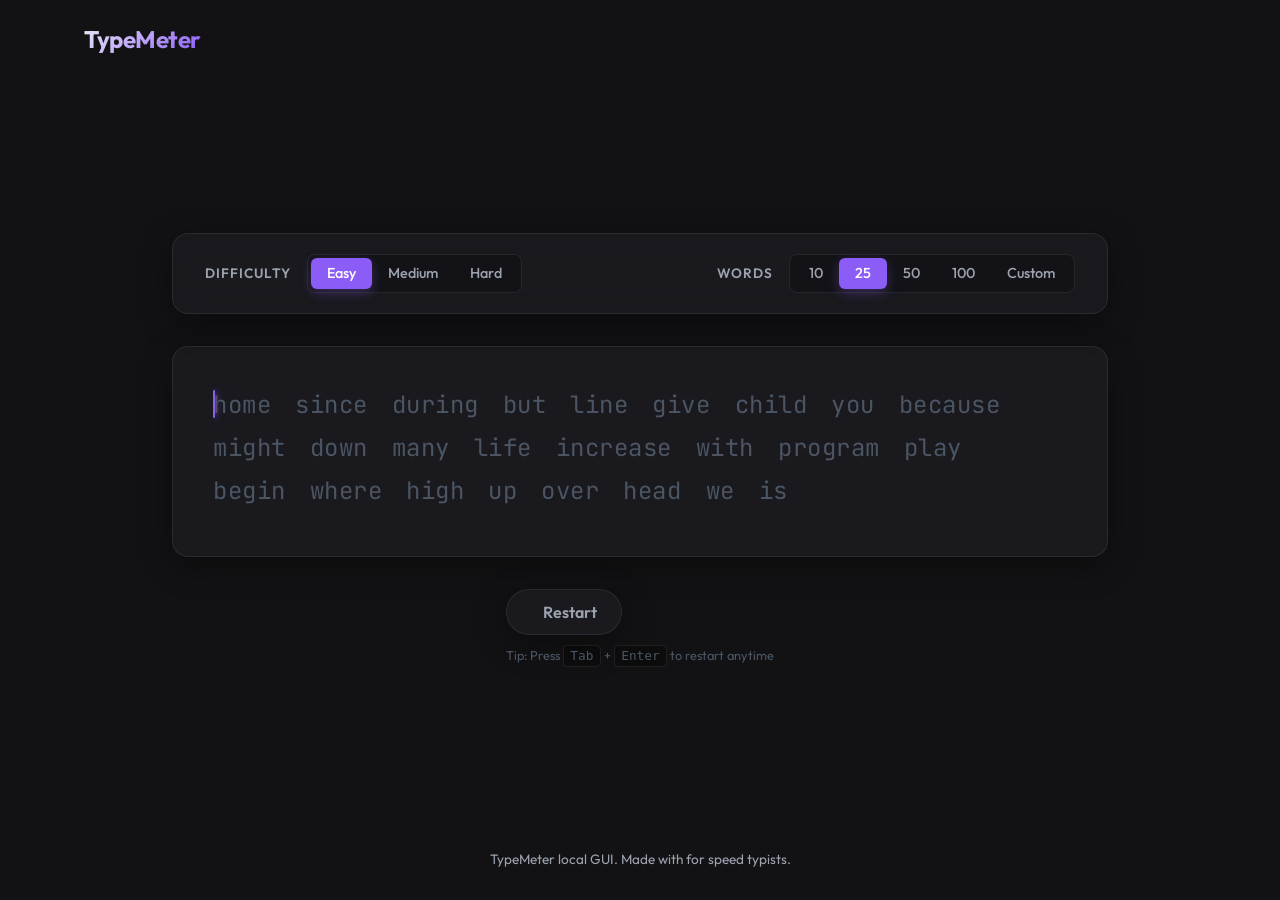
==== gui/index.html @ 03f56346 "terminal to web" ====
<!DOCTYPE html>
<html lang="en">
<head>
    <meta charset="UTF-8">
    <meta name="viewport" content="width=device-width, initial-scale=1.0">
    <title>TypeMeter | Modern Typing Speed Test</title>
    <link rel="stylesheet" href="style.css">
</head>
<body>
    <header>
        <div class="logo">
            <i class="fa-solid fa-gauge-high"></i>
            <span>TypeMeter</span>
        </div>
        <div class="nav-controls">
            <button id="theme-toggle" class="btn-icon" title="Toggle Theme">
                <i class="fa-solid fa-moon"></i>
            </button>
            <a href="https://github." class="btn-icon" target="_blank" title="GitHub Repository" id="github-link">
                <i class="fa-brands fa-github"></i>
            </a>
        </div>
    </header>

    <main>
        <!-- Settings Panel -->
        <section class="config-card">
            <div class="config-group">
                <span class="config-label">Difficulty</span>
                <div class="option-buttons" id="difficulty-options">
                    <button class="option-btn active" data-val="easy">Easy</button>
                    <button class="option-btn" data-val="medium">Medium</button>
                    <button class="option-btn" data-val="hard">Hard</button>
                </div>
            </div>

            <div class="config-group">
                <span class="config-label">Words</span>
                <div class="option-buttons" id="word-count-options">
                    <button class="option-btn" data-val="10">10</button>
                    <button class="option-btn active" data-val="25">25</button>
                    <button class="option-btn" data-val="50">50</button>
                    <button class="option-btn" data-val="100">100</button>
                    <button class="option-btn" data-val="custom">Custom</button>
                </div>
                <input type="number" id="custom-words" class="custom-words-input" style="display: none;" min="1" max="500" value="25">
            </div>
        </section>

        <!-- Typing Arena -->
        <section class="typing-container" id="arena">
            <div class="focus-overlay" id="focus-prompt">
                <div class="focus-text">
                    <i class="fa-solid fa-keyboard"></i> Click here or start typing to focus
                </div>
            </div>
            
            <input type="text" id="hidden-input" autocomplete="off" autocapitalize="none" spellcheck="false">
            
            <div class="words-wrapper" id="words-container">
                <div class="caret" id="caret"></div>
                <!-- Words and characters will be dynamically generated here -->
            </div>
        </section>

        <!-- Dynamic Actions -->
        <section class="controls">
            <div style="text-align: center;">
                <button class="btn-restart" id="btn-restart">
                    <i class="fa-solid fa-rotate-right"></i> Restart
                </button>
                <div class="tip-label">
                    Tip: Press <kbd>Tab</kbd> + <kbd>Enter</kbd> to restart anytime
                </div>
            </div>
        </section>

        <!-- Dashboard / Results Cards -->
        <section class="results-card" id="results-panel">
            <div class="results-header">
                <div class="results-title">
                    <i class="fa-solid fa-chart-simple"></i> Test Performance
                </div>
                <div class="tip-label" style="margin-top: 0;">
                    Click Restart to play again
                </div>
            </div>
            
            <div class="grid-stats">
                <div class="stat-box highlighted">
                    <div class="stat-val" id="res-wpm">0</div>
                    <div class="stat-lbl">WPM</div>
                </div>
                <div class="stat-box">
                    <div class="stat-val" id="res-accuracy">0%</div>
                    <div class="stat-lbl">Accuracy</div>
                </div>
                <div class="stat-box">
                    <div class="stat-val" id="res-raw-wpm">0</div>
                    <div class="stat-lbl">Raw WPM</div>
                </div>
                <div class="stat-box">
                    <div class="stat-val" id="res-time">0s</div>
                    <div class="stat-lbl">Time Taken</div>
                </div>
                <div class="stat-box">
                    <div class="stat-val" id="res-mistakes">0</div>
                    <div class="stat-lbl">Mistakes</div>
                </div>
            </div>
        </section>
    </main>

    <footer>
        <p>TypeMeter local GUI. Made with <i class="fa-solid fa-heart" style="color: var(--incorrect);"></i> for speed typists.</p>
    </footer>

    <!-- Scripts -->
    <script src="words.js"></script>
    <script src="app.js"></script>
</body>
</html>
---- gui/style.css ----
/* Import modern Google Fonts */
@import url('https://fonts.googleapis.com/css2?family=JetBrains+Mono:wght@300;400;500;700&family=Outfit:wght@300;400;500;600;700;800&display=swap');

:root {
    --bg-color: #121214;
    --card-bg: rgba(30, 30, 38, 0.6);
    --card-border: rgba(255, 255, 255, 0.08);
    --text-primary: #f3f4f6;
    --text-secondary: #9ca3af;
    --text-muted: #4b5563;
    --accent: #8b5cf6; /* Neon Purple */
    --accent-glow: rgba(139, 92, 246, 0.3);
    --correct: #10b981; /* Emerald Green */
    --incorrect: #ef4444; /* Coral Red */
    --incorrect-bg: rgba(239, 68, 68, 0.15);
    --font-sans: 'Outfit', sans-serif;
    --font-mono: 'JetBrains Mono', monospace;
    --shadow: 0 8px 32px 0 rgba(0, 0, 0, 0.37);
    --radius: 16px;
    --transition: all 0.25s cubic-bezier(0.4, 0, 0.2, 1);
}

/* Light Theme override if needed */
[data-theme="light"] {
    --bg-color: #f3f4f6;
    --card-bg: rgba(255, 255, 255, 0.85);
    --card-border: rgba(0, 0, 0, 0.06);
    --text-primary: #111827;
    --text-secondary: #4b5563;
    --text-muted: #9ca3af;
    --accent: #6d28d9;
    --accent-glow: rgba(109, 40, 217, 0.2);
    --correct: #059669;
    --incorrect: #dc2626;
    --incorrect-bg: rgba(220, 38, 38, 0.1);
    --shadow: 0 8px 32px 0 rgba(31, 38, 135, 0.08);
}

* {
    box-sizing: border-box;
    margin: 0;
    padding: 0;
}

body {
    background-color: var(--bg-color);
    color: var(--text-primary);
    font-family: var(--font-sans);
    min-height: 100vh;
    display: flex;
    flex-direction: column;
    justify-content: space-between;
    overflow-x: hidden;
    transition: var(--transition);
}

/* Header / Navbar */
header {
    padding: 1.5rem 2rem;
    display: flex;
    justify-content: space-between;
    align-items: center;
    max-width: 1200px;
    width: 100%;
    margin: 0 auto;
}

.logo {
    display: flex;
    align-items: center;
    gap: 0.75rem;
    font-size: 1.5rem;
    font-weight: 700;
    letter-spacing: -0.5px;
    background: linear-gradient(135deg, var(--text-primary), var(--accent));
    -webkit-background-clip: text;
    -webkit-text-fill-color: transparent;
}

.logo i {
    color: var(--accent);
    -webkit-text-fill-color: var(--accent);
}

.nav-controls {
    display: flex;
    gap: 1rem;
    align-items: center;
}

.btn-icon {
    background: none;
    border: none;
    color: var(--text-secondary);
    font-size: 1.25rem;
    cursor: pointer;
    padding: 0.5rem;
    border-radius: 50%;
    transition: var(--transition);
    display: flex;
    align-items: center;
    justify-content: center;
}

.btn-icon:hover {
    color: var(--accent);
    background-color: rgba(255, 255, 255, 0.05);
    transform: scale(1.05);
}

/* Main Container */
main {
    flex-grow: 1;
    display: flex;
    flex-direction: column;
    justify-content: center;
    align-items: center;
    padding: 2rem;
    max-width: 1000px;
    width: 100%;
    margin: 0 auto;
    gap: 2rem;
}

/* Glassmorphism Configuration Card */
.config-card {
    background: var(--card-bg);
    border: 1px solid var(--card-border);
    backdrop-filter: blur(12px);
    -webkit-backdrop-filter: blur(12px);
    border-radius: var(--radius);
    padding: 1.25rem 2rem;
    width: 100%;
    box-shadow: var(--shadow);
    display: flex;
    flex-wrap: wrap;
    justify-content: space-between;
    align-items: center;
    gap: 1.5rem;
    transition: var(--transition);
}

.config-group {
    display: flex;
    align-items: center;
    gap: 1rem;
}

.config-label {
    font-size: 0.85rem;
    font-weight: 600;
    text-transform: uppercase;
    letter-spacing: 1px;
    color: var(--text-secondary);
}

.option-buttons {
    display: flex;
    background: rgba(0, 0, 0, 0.2);
    border-radius: 8px;
    padding: 3px;
    border: 1px solid var(--card-border);
}

.option-btn {
    background: none;
    border: none;
    color: var(--text-secondary);
    font-family: var(--font-sans);
    font-weight: 500;
    font-size: 0.9rem;
    padding: 0.4rem 1rem;
    cursor: pointer;
    border-radius: 6px;
    transition: var(--transition);
}

.option-btn.active {
    background: var(--accent);
    color: white;
    box-shadow: 0 4px 12px var(--accent-glow);
}

.custom-words-input {
    background: rgba(0, 0, 0, 0.2);
    border: 1px solid var(--card-border);
    color: var(--text-primary);
    padding: 0.4rem 0.75rem;
    border-radius: 6px;
    width: 70px;
    font-family: var(--font-sans);
    text-align: center;
    font-weight: 500;
    outline: none;
    transition: var(--transition);
}

.custom-words-input:focus {
    border-color: var(--accent);
    box-shadow: 0 0 8px var(--accent-glow);
}

/* Typing Canvas */
.typing-container {
    width: 100%;
    position: relative;
    background: var(--card-bg);
    border: 1px solid var(--card-border);
    border-radius: var(--radius);
    padding: 2.5rem;
    box-shadow: var(--shadow);
    min-height: 200px;
    display: flex;
    flex-direction: column;
    justify-content: center;
}

/* Hidden Input to capture mobile/desktop keypresses cleanly */
#hidden-input {
    position: absolute;
    opacity: 0;
    z-index: -10;
    pointer-events: none;
}

.words-wrapper {
    font-family: var(--font-mono);
    font-size: 1.5rem;
    line-height: 2.2rem;
    letter-spacing: 0.5px;
    color: var(--text-muted);
    word-break: break-word;
    user-select: none;
    position: relative;
    outline: none;
    max-height: 180px;
    overflow: hidden;
}

.word {
    display: inline-block;
    margin-right: 0.6rem;
    margin-bottom: 0.5rem;
    position: relative;
}

.char {
    position: relative;
    transition: color 0.1s ease;
}

.char.correct {
    color: var(--correct);
}

.char.incorrect {
    color: var(--incorrect);
    background-color: var(--incorrect-bg);
    border-radius: 2px;
}

/* Breathing Animated Caret */
.caret {
    position: absolute;
    width: 2px;
    height: 1.4rem;
    background-color: var(--accent);
    border-radius: 2px;
    box-shadow: 0 0 8px var(--accent);
    top: 4px;
    left: 0;
    animation: caretBlink 1s infinite;
    pointer-events: none;
    transition: left 0.1s ease, top 0.15s ease;
}

@keyframes caretBlink {
    0%, 100% { opacity: 1; }
    50% { opacity: 0; }
}

.typing-container.focused {
    border-color: var(--accent);
    box-shadow: 0 0 16px var(--accent-glow), var(--shadow);
}

/* Focus overlay helper */
.focus-overlay {
    position: absolute;
    inset: 0;
    background: rgba(18, 18, 20, 0.9);
    backdrop-filter: blur(6px);
    display: flex;
    justify-content: center;
    align-items: center;
    border-radius: var(--radius);
    z-index: 10;
    cursor: pointer;
    opacity: 0;
    pointer-events: none;
    transition: opacity 0.3s ease;
}

.focus-overlay.active {
    opacity: 1;
    pointer-events: all;
}

.focus-text {
    font-size: 1.1rem;
    font-weight: 500;
    color: var(--text-secondary);
    display: flex;
    align-items: center;
    gap: 0.5rem;
}

.focus-text i {
    animation: bounceRight 1.5s infinite;
}

@keyframes bounceRight {
    0%, 100% { transform: translateX(0); }
    50% { transform: translateX(5px); }
}

/* Action Controls */
.controls {
    display: flex;
    justify-content: center;
    align-items: center;
    width: 100%;
}

.btn-restart {
    background: var(--card-bg);
    border: 1px solid var(--card-border);
    color: var(--text-secondary);
    padding: 0.75rem 1.5rem;
    border-radius: 50px;
    cursor: pointer;
    font-family: var(--font-sans);
    font-weight: 600;
    font-size: 1rem;
    display: flex;
    align-items: center;
    gap: 0.75rem;
    transition: var(--transition);
    box-shadow: var(--shadow);
}

.btn-restart:hover {
    color: var(--accent);
    border-color: var(--accent);
    box-shadow: 0 0 15px var(--accent-glow), var(--shadow);
    transform: translateY(-2px);
}

.btn-restart i {
    transition: transform 0.4s ease;
}

.btn-restart:hover i {
    transform: rotate(180deg);
}

.tip-label {
    margin-top: 0.75rem;
    font-size: 0.8rem;
    color: var(--text-muted);
}

.tip-label kbd {
    background: rgba(0, 0, 0, 0.3);
    padding: 0.15rem 0.4rem;
    border-radius: 4px;
    border: 1px solid var(--card-border);
}

/* Results Section */
.results-card {
    background: var(--card-bg);
    border: 1px solid var(--card-border);
    backdrop-filter: blur(12px);
    -webkit-backdrop-filter: blur(12px);
    border-radius: var(--radius);
    padding: 2.5rem;
    width: 100%;
    box-shadow: var(--shadow);
    display: none; /* Initially hidden */
    flex-direction: column;
    gap: 2rem;
    animation: slideUp 0.4s cubic-bezier(0.4, 0, 0.2, 1);
}

@keyframes slideUp {
    from {
        opacity: 0;
        transform: translateY(20px);
    }
    to {
        opacity: 1;
        transform: translateY(0);
    }
}

.results-header {
    display: flex;
    justify-content: space-between;
    align-items: center;
    border-bottom: 1px solid var(--card-border);
    padding-bottom: 1rem;
}

.results-title {
    font-size: 1.5rem;
    font-weight: 700;
    color: var(--accent);
}

.grid-stats {
    display: grid;
    grid-template-columns: repeat(auto-fit, minmax(180px, 1fr));
    gap: 1.5rem;
}

.stat-box {
    background: rgba(0, 0, 0, 0.2);
    border: 1px solid var(--card-border);
    border-radius: 12px;
    padding: 1.5rem;
    text-align: center;
    transition: var(--transition);
}

.stat-box:hover {
    border-color: var(--accent);
    transform: translateY(-4px);
    box-shadow: 0 6px 15px rgba(0, 0, 0, 0.2);
}

.stat-val {
    font-family: var(--font-mono);
    font-size: 2.5rem;
    font-weight: 700;
    color: var(--text-primary);
    line-height: 1.2;
    margin-bottom: 0.25rem;
}

.stat-lbl {
    font-size: 0.85rem;
    font-weight: 600;
    text-transform: uppercase;
    letter-spacing: 1px;
    color: var(--text-secondary);
}

.stat-box.highlighted {
    background: linear-gradient(135deg, rgba(139, 92, 246, 0.1), rgba(139, 92, 246, 0.02));
    border-color: rgba(139, 92, 246, 0.4);
}

.stat-box.highlighted .stat-val {
    color: var(--accent);
    text-shadow: 0 0 10px var(--accent-glow);
}

/* Footer */
footer {
    padding: 2rem;
    text-align: center;
    font-size: 0.85rem;
    color: var(--text-secondary);
}

footer a {
    color: var(--accent);
    text-decoration: none;
    font-weight: 600;
}

footer a:hover {
    text-decoration: underline;
}

/* Fontawesome Icons fallback stylesheet / embed */
@import url('https://cdnjs.cloudflare.com/ajax/libs/font-awesome/6.4.0/css/all.min.css');

/* Custom scrollbars */
::-webkit-scrollbar {
    width: 8px;
    height: 8px;
}

::-webkit-scrollbar-track {
    background: var(--bg-color);
}

::-webkit-scrollbar-thumb {
    background: var(--card-border);
    border-radius: 4px;
}

::-webkit-scrollbar-thumb:hover {
    background: var(--text-muted);
}
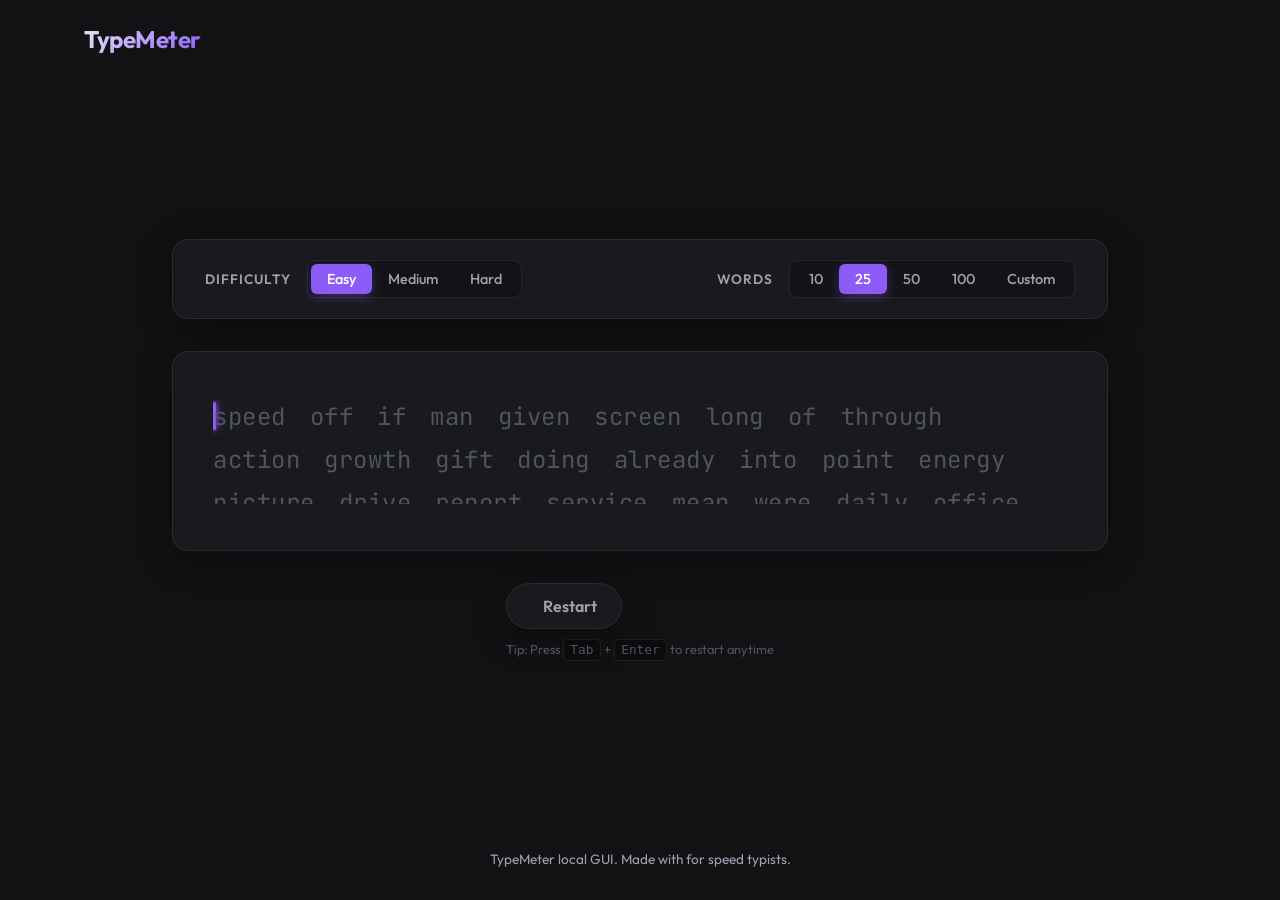
==== commit 12a7aa56: "made new changes" ====
--- a/gui/index.html
+++ b/gui/index.html
@@ -116,6 +116,8 @@
     </footer>
 
     <!-- Scripts -->
+    <script src="random-words.min.js"></script>
+    <script src="google-words.js"></script>
     <script src="words.js"></script>
     <script src="app.js"></script>
 </body>
--- a/gui/style.css
+++ b/gui/style.css
@@ -233,7 +233,7 @@
     user-select: none;
     position: relative;
     outline: none;
-    max-height: 180px;
+    height: 6.6rem;
     overflow: hidden;
 }
 
@@ -259,19 +259,36 @@
     border-radius: 2px;
 }
 
+.char.incorrect.untyped {
+    color: rgba(239, 68, 68, 0.4); /* Faded red for skipped characters */
+    background-color: transparent;
+}
+
+.char.extra {
+    color: #b91c1c; /* Darker red for extra characters */
+    text-decoration: underline;
+    background-color: transparent;
+}
+
 /* Breathing Animated Caret */
 .caret {
     position: absolute;
-    width: 2px;
+    width: 3px;
     height: 1.4rem;
     background-color: var(--accent);
-    border-radius: 2px;
-    box-shadow: 0 0 8px var(--accent);
+    border-radius: 4px;
+    box-shadow: 0 0 10px var(--accent), 0 0 4px var(--accent);
     top: 4px;
     left: 0;
-    animation: caretBlink 1s infinite;
+    animation: caretBlink 1.2s infinite;
     pointer-events: none;
-    transition: left 0.1s ease, top 0.15s ease;
+    transition: left 0.08s ease, top 0.12s ease;
+}
+
+.caret.typing {
+    animation: none;
+    opacity: 1;
+    box-shadow: 0 0 14px var(--accent), 0 0 6px var(--accent);
 }
 
 @keyframes caretBlink {
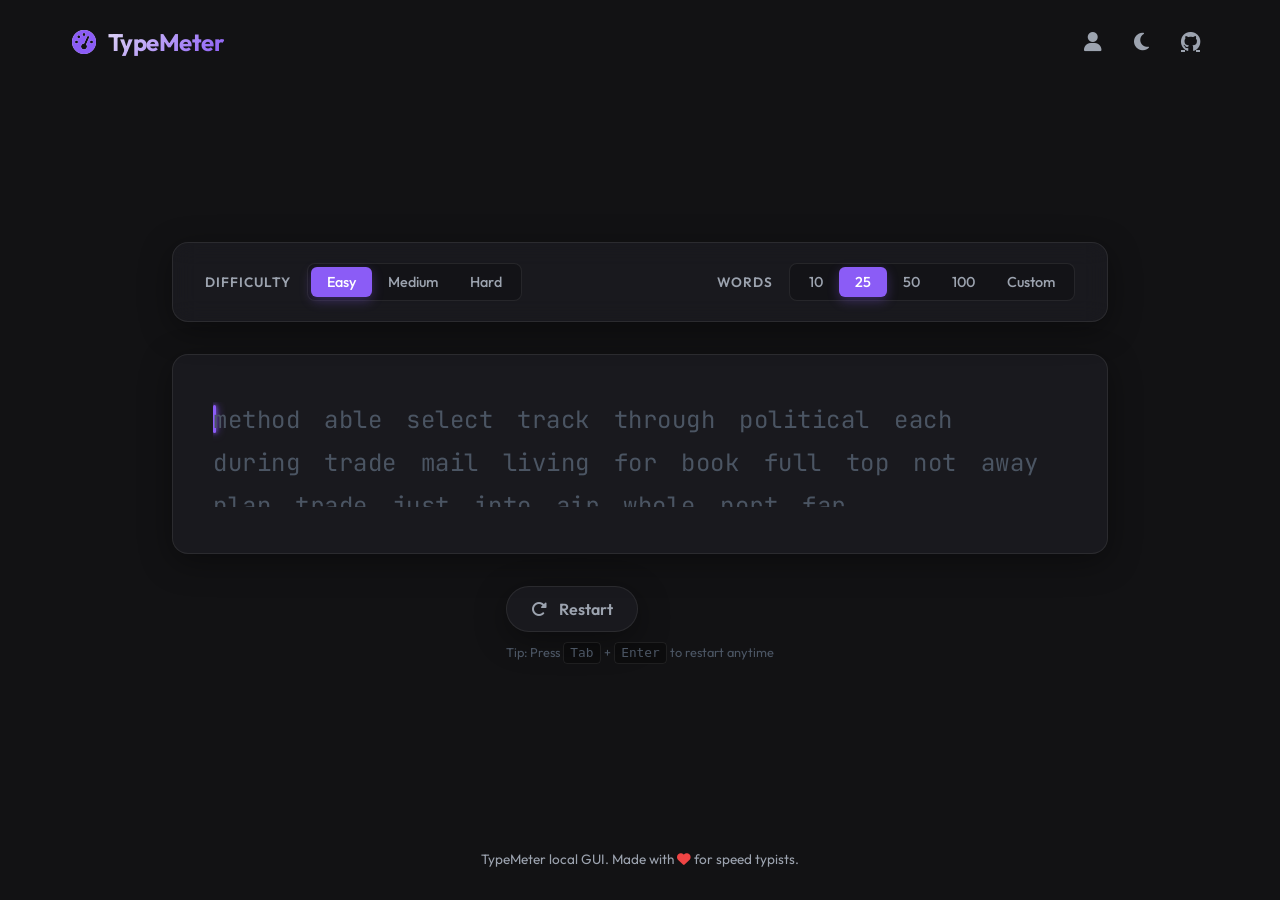
==== commit 01cc1937: "Auth and cloud db" ====
--- a/gui/index.html
+++ b/gui/index.html
@@ -4,6 +4,7 @@
     <meta charset="UTF-8">
     <meta name="viewport" content="width=device-width, initial-scale=1.0">
     <title>TypeMeter | Modern Typing Speed Test</title>
+    <link rel="stylesheet" href="https://cdnjs.cloudflare.com/ajax/libs/font-awesome/6.4.0/css/all.min.css">
     <link rel="stylesheet" href="style.css">
 </head>
 <body>
@@ -13,14 +14,23 @@
             <span>TypeMeter</span>
         </div>
         <div class="nav-controls">
+            <button id="auth-btn" class="btn-icon" title="Sign In / Profile">
+                <i class="fa-solid fa-user"></i>
+                <span id="auth-username" style="display: none; margin-left: 6px; font-size: 14px; font-weight: 500;">Guest</span>
+            </button>
             <button id="theme-toggle" class="btn-icon" title="Toggle Theme">
                 <i class="fa-solid fa-moon"></i>
             </button>
-            <a href="https://github." class="btn-icon" target="_blank" title="GitHub Repository" id="github-link">
+            <a href="https://github.com" class="btn-icon" target="_blank" title="GitHub Repository" id="github-link">
                 <i class="fa-brands fa-github"></i>
             </a>
         </div>
     </header>
+
+    <div id="verify-banner" class="banner" style="display: none;">
+        <span class="banner-text"><i class="fa-solid fa-circle-exclamation" style="margin-right: 8px;"></i> Please check your email to verify your account.</span>
+        <button id="resend-verify-btn" class="btn-action-small">Resend Email</button>
+    </div>
 
     <main>
         <!-- Settings Panel -->
@@ -115,6 +125,111 @@
         <p>TypeMeter local GUI. Made with <i class="fa-solid fa-heart" style="color: var(--incorrect);"></i> for speed typists.</p>
     </footer>
 
+    <!-- Auth Modal -->
+    <div id="auth-modal" class="modal" style="display: none;">
+        <div class="modal-content">
+            <div class="modal-header">
+                <h3 id="modal-title">Sign In</h3>
+                <button class="close-btn" id="close-modal-btn">&times;</button>
+            </div>
+            
+            <div id="auth-message" class="auth-message" style="display: none;"></div>
+            
+            <!-- Login View -->
+            <form id="login-form" class="auth-form">
+                <div class="form-group">
+                    <label for="login-email">Email Address</label>
+                    <input type="email" id="login-email" required placeholder="name@example.com">
+                </div>
+                <div class="form-group">
+                    <label for="login-password">Password</label>
+                    <input type="password" id="login-password" required placeholder="Enter your password">
+                </div>
+                <button type="submit" class="btn-restart" style="width: 100%; margin-top: 15px;">Sign In</button>
+                <div class="auth-links">
+                    <a href="#" id="go-to-signup">Create an Account</a>
+                    <a href="#" id="go-to-forgot">Forgot Password?</a>
+                </div>
+            </form>
+            
+            <!-- Signup View -->
+            <form id="signup-form" class="auth-form" style="display: none;">
+                <div class="form-group">
+                    <label for="signup-name">Display Name (Optional)</label>
+                    <input type="text" id="signup-name" placeholder="John Doe">
+                </div>
+                <div class="form-group">
+                    <label for="signup-email">Email Address</label>
+                    <input type="email" id="signup-email" required placeholder="name@example.com">
+                </div>
+                <div class="form-group">
+                    <label for="signup-password">Password</label>
+                    <input type="password" id="signup-password" required placeholder="Min 8 characters, 1 letter & 1 number">
+                </div>
+                <button type="submit" class="btn-restart" style="width: 100%; margin-top: 15px;">Register</button>
+                <div class="auth-links">
+                    <a href="#" id="go-to-login">Already have an account? Sign In</a>
+                </div>
+            </form>
+            
+            <!-- Forgot Password View -->
+            <form id="forgot-form" class="auth-form" style="display: none;">
+                <p class="auth-description">Enter your email address and we will send you a password reset link.</p>
+                <div class="form-group">
+                    <label for="forgot-email">Email Address</label>
+                    <input type="email" id="forgot-email" required placeholder="name@example.com">
+                </div>
+                <button type="submit" class="btn-restart" style="width: 100%; margin-top: 15px;">Send Reset Link</button>
+                <div class="auth-links">
+                    <a href="#" id="forgot-to-login">Back to Sign In</a>
+                </div>
+            </form>
+            
+            <!-- Reset Password View -->
+            <form id="reset-form" class="auth-form" style="display: none;">
+                <p class="auth-description">Enter your new password below.</p>
+                <div class="form-group">
+                    <label for="reset-password">New Password</label>
+                    <input type="password" id="reset-password" required placeholder="Min 8 characters, 1 letter & 1 number">
+                </div>
+                <button type="submit" class="btn-restart" style="width: 100%; margin-top: 15px;">Update Password</button>
+            </form>
+            
+            <!-- Profile View -->
+            <div id="profile-view" class="auth-form" style="display: none;">
+                <div class="profile-info">
+                    <div class="profile-row">
+                        <span class="profile-label">Email:</span>
+                        <span id="profile-email" class="profile-value"></span>
+                    </div>
+                    <div class="profile-row">
+                        <span class="profile-label">Name:</span>
+                        <span id="profile-display-name" class="profile-value"></span>
+                    </div>
+                    <div class="profile-row">
+                        <span class="profile-label">Status:</span>
+                        <span id="profile-status" class="profile-value"></span>
+                    </div>
+                </div>
+                <button id="logout-btn" class="btn-restart" style="width: 100%; margin-top: 20px; background: var(--incorrect-bg); color: var(--incorrect);">Log Out</button>
+            </div>
+            
+            <!-- OAuth Options -->
+            <div id="oauth-divider" class="oauth-divider">
+                <span>or</span>
+            </div>
+            <button id="google-signin-btn" class="btn-google">
+                <svg viewBox="0 0 48 48" width="18px" height="18px" style="margin-right: 10px; display: inline-block; vertical-align: middle;">
+                    <path fill="#EA4335" d="M24 9.5c3.54 0 6.71 1.22 9.21 3.6l6.85-6.85C35.9 2.38 30.47 0 24 0 14.62 0 6.51 5.38 2.56 13.22l7.98 6.19C12.43 13.72 17.74 9.5 24 9.5z"/>
+                    <path fill="#4285F4" d="M46.5 24c0-1.63-.15-3.2-.43-4.75H24v9h12.75c-.55 2.87-2.17 5.31-4.61 6.94l7.2 5.58C43.5 35.75 46.5 30.3 46.5 24z"/>
+                    <path fill="#FBBC05" d="M10.54 28.59c-.48-1.45-.76-2.99-.76-4.59s.27-3.14.76-4.59l-7.98-6.19C.92 16.46 0 20.12 0 24c0 3.88.92 7.54 2.56 10.78l7.98-6.19z"/>
+                    <path fill="#34A853" d="M24 48c6.48 0 11.93-2.13 15.89-5.81l-7.2-5.58c-2 1.34-4.55 2.14-7.19 2.14-6.26 0-11.57-4.22-13.46-9.91l-7.98 6.19C6.51 42.62 14.62 48 24 48z"/>
+                </svg>
+                Sign in with Google
+            </button>
+        </div>
+    </div>
+
     <!-- Scripts -->
     <script src="random-words.min.js"></script>
     <script src="google-words.js"></script>
--- a/gui/style.css
+++ b/gui/style.css
@@ -522,3 +522,241 @@
 ::-webkit-scrollbar-thumb:hover {
     background: var(--text-muted);
 }
+
+/* Authentication Modal & Banner Styling */
+.modal {
+    position: fixed;
+    top: 0;
+    left: 0;
+    width: 100%;
+    height: 100%;
+    background-color: rgba(10, 10, 12, 0.7);
+    backdrop-filter: blur(8px);
+    display: flex;
+    justify-content: center;
+    align-items: center;
+    z-index: 1000;
+    animation: fadeIn 0.25s ease-out;
+}
+
+.modal-content {
+    background: var(--bg-card);
+    border: 1px solid var(--card-border);
+    border-radius: 12px;
+    padding: 2.5rem;
+    width: 90%;
+    max-width: 440px;
+    position: relative;
+    box-shadow: 0 20px 40px rgba(0, 0, 0, 0.4);
+    animation: slideUp 0.3s cubic-bezier(0.16, 1, 0.3, 1);
+}
+
+@keyframes fadeIn {
+    from { opacity: 0; }
+    to { opacity: 1; }
+}
+
+@keyframes slideUp {
+    from { transform: translateY(20px); opacity: 0; }
+    to { transform: translateY(0); opacity: 1; }
+}
+
+.modal-header {
+    display: flex;
+    justify-content: space-between;
+    align-items: center;
+    margin-bottom: 1.5rem;
+}
+
+.modal-header h3 {
+    margin: 0;
+    font-size: 1.5rem;
+    color: var(--text-primary);
+}
+
+.close-btn {
+    background: none;
+    border: none;
+    font-size: 1.75rem;
+    color: var(--text-secondary);
+    cursor: pointer;
+    line-height: 1;
+    padding: 0;
+}
+
+.close-btn:hover {
+    color: var(--accent);
+}
+
+.auth-form {
+    display: flex;
+    flex-direction: column;
+    gap: 1.25rem;
+}
+
+.form-group {
+    display: flex;
+    flex-direction: column;
+    gap: 0.5rem;
+}
+
+.form-group label {
+    font-size: 0.85rem;
+    font-weight: 600;
+    color: var(--text-secondary);
+}
+
+.form-group input {
+    background: rgba(255, 255, 255, 0.03);
+    border: 1px solid var(--card-border);
+    border-radius: 6px;
+    padding: 0.75rem 1rem;
+    color: var(--text-primary);
+    font-size: 0.95rem;
+    outline: none;
+    transition: all 0.2s ease;
+}
+
+.form-group input:focus {
+    border-color: var(--accent);
+    box-shadow: 0 0 8px var(--accent-glow);
+    background: rgba(255, 255, 255, 0.05);
+}
+
+.auth-links {
+    display: flex;
+    justify-content: space-between;
+    font-size: 0.85rem;
+    margin-top: 0.5rem;
+}
+
+.auth-links a {
+    color: var(--accent);
+    text-decoration: none;
+}
+
+.auth-links a:hover {
+    text-decoration: underline;
+}
+
+.auth-message {
+    padding: 0.75rem 1rem;
+    border-radius: 6px;
+    font-size: 0.9rem;
+    margin-bottom: 1.25rem;
+    line-height: 1.4;
+}
+
+.auth-message.success {
+    background: rgba(16, 185, 129, 0.1);
+    color: #10b981;
+    border: 1px solid rgba(16, 185, 129, 0.3);
+}
+
+.auth-message.error {
+    background: rgba(239, 68, 68, 0.1);
+    color: #ef4444;
+    border: 1px solid rgba(239, 68, 68, 0.3);
+}
+
+.banner {
+    background: rgba(245, 158, 11, 0.15);
+    border-bottom: 1px solid rgba(245, 158, 11, 0.3);
+    color: #f59e0b;
+    padding: 0.75rem 2rem;
+    display: flex;
+    justify-content: space-between;
+    align-items: center;
+    font-size: 0.9rem;
+    font-weight: 500;
+    gap: 1rem;
+    animation: fadeIn 0.3s ease;
+}
+
+.btn-action-small {
+    background: #f59e0b;
+    color: #121214;
+    border: none;
+    padding: 0.4rem 1rem;
+    border-radius: 4px;
+    cursor: pointer;
+    font-size: 0.8rem;
+    font-weight: 700;
+    transition: background 0.2s;
+}
+
+.btn-action-small:hover {
+    background: #d97706;
+}
+
+.oauth-divider {
+    text-align: center;
+    border-bottom: 1px solid var(--card-border);
+    line-height: 0.1em;
+    margin: 1.75rem 0 1.25rem 0;
+}
+
+.oauth-divider span {
+    background: var(--bg-card);
+    padding: 0 15px;
+    color: var(--text-muted);
+    font-size: 0.85rem;
+    text-transform: uppercase;
+    font-weight: 600;
+    letter-spacing: 0.5px;
+}
+
+.btn-google {
+    background: #ffffff;
+    color: #3c4043;
+    border: 1px solid #dadce0;
+    border-radius: 6px;
+    padding: 0.75rem 1rem;
+    font-size: 0.95rem;
+    font-weight: 600;
+    cursor: pointer;
+    display: flex;
+    justify-content: center;
+    align-items: center;
+    width: 100%;
+    transition: background-color 0.2s, box-shadow 0.2s;
+}
+
+.btn-google:hover {
+    background-color: #f8f9fa;
+    box-shadow: 0 1px 3px rgba(60,64,67,0.3);
+}
+
+.profile-info {
+    display: flex;
+    flex-direction: column;
+    gap: 0.85rem;
+    background: rgba(255,255,255,0.02);
+    padding: 1.25rem;
+    border-radius: 8px;
+    border: 1px solid var(--card-border);
+}
+
+.profile-row {
+    display: flex;
+    justify-content: space-between;
+    font-size: 0.95rem;
+}
+
+.profile-label {
+    color: var(--text-secondary);
+    font-weight: 600;
+}
+
+.profile-value {
+    color: var(--text-primary);
+    font-weight: 500;
+}
+
+.auth-description {
+    font-size: 0.85rem;
+    color: var(--text-secondary);
+    margin: 0 0 0.5rem 0;
+    line-height: 1.4;
+}
+
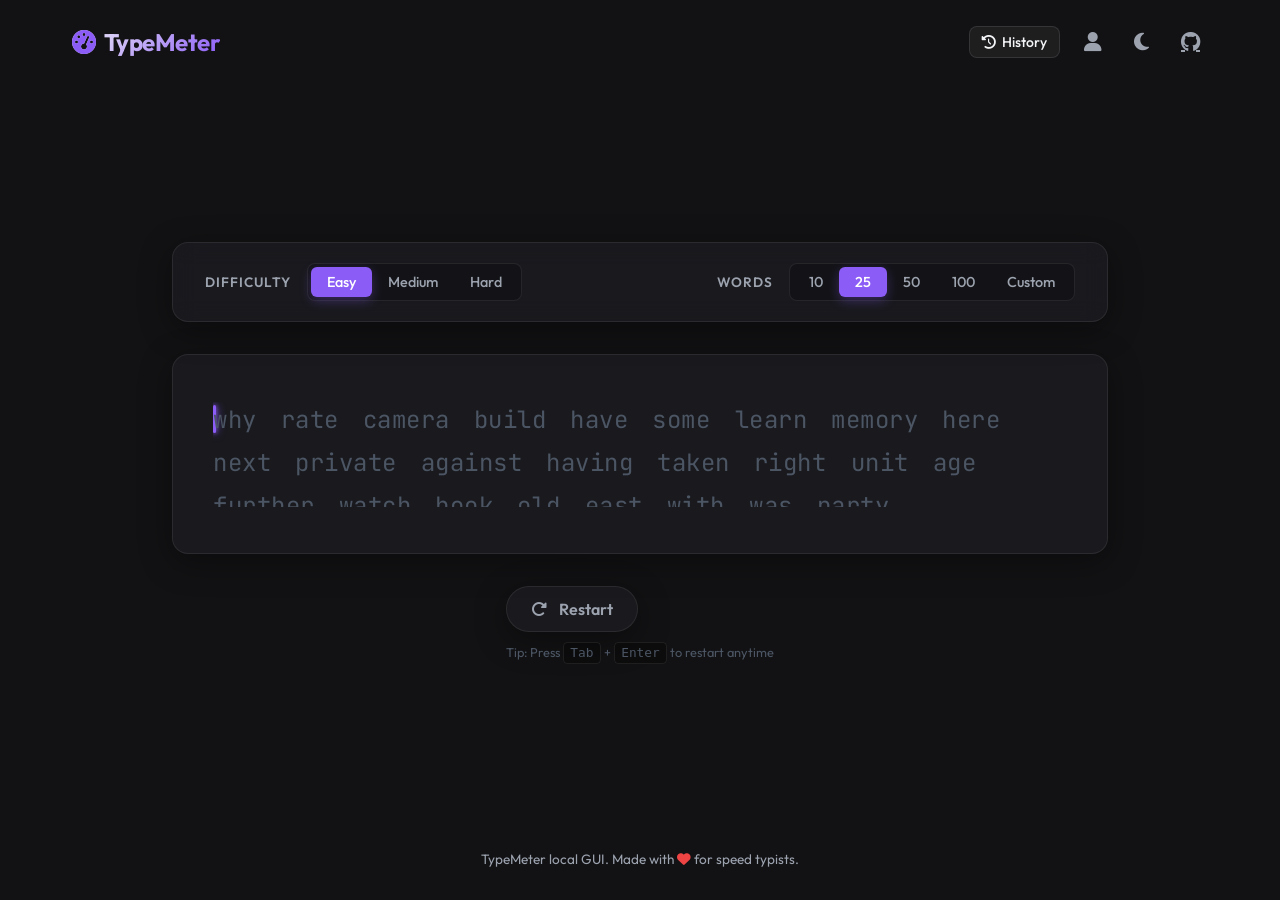
==== commit 2c9d930a: "Added SignUp and LogIn" ====
--- a/gui/index.html
+++ b/gui/index.html
@@ -10,10 +10,16 @@
 <body>
     <header>
         <div class="logo">
-            <i class="fa-solid fa-gauge-high"></i>
-            <span>TypeMeter</span>
+            <a href="index.html" style="text-decoration: none; color: inherit; display: flex; align-items: center; gap: 8px;">
+                <i class="fa-solid fa-gauge-high"></i>
+                <span>TypeMeter</span>
+            </a>
         </div>
         <div class="nav-controls">
+            <a href="history.html" id="history-nav-link" class="btn-nav" title="Session History & Personal Bests" style="display: inline-flex; align-items: center; gap: 6px; padding: 6px 12px; border-radius: 8px; text-decoration: none; color: var(--text-color); font-size: 14px; font-weight: 500; background: rgba(255,255,255,0.05); border: 1px solid rgba(255,255,255,0.1); transition: all 0.2s;">
+                <i class="fa-solid fa-clock-rotate-left"></i>
+                <span>History</span>
+            </a>
             <button id="auth-btn" class="btn-icon" title="Sign In / Profile">
                 <i class="fa-solid fa-user"></i>
                 <span id="auth-username" style="display: none; margin-left: 6px; font-size: 14px; font-weight: 500;">Guest</span>
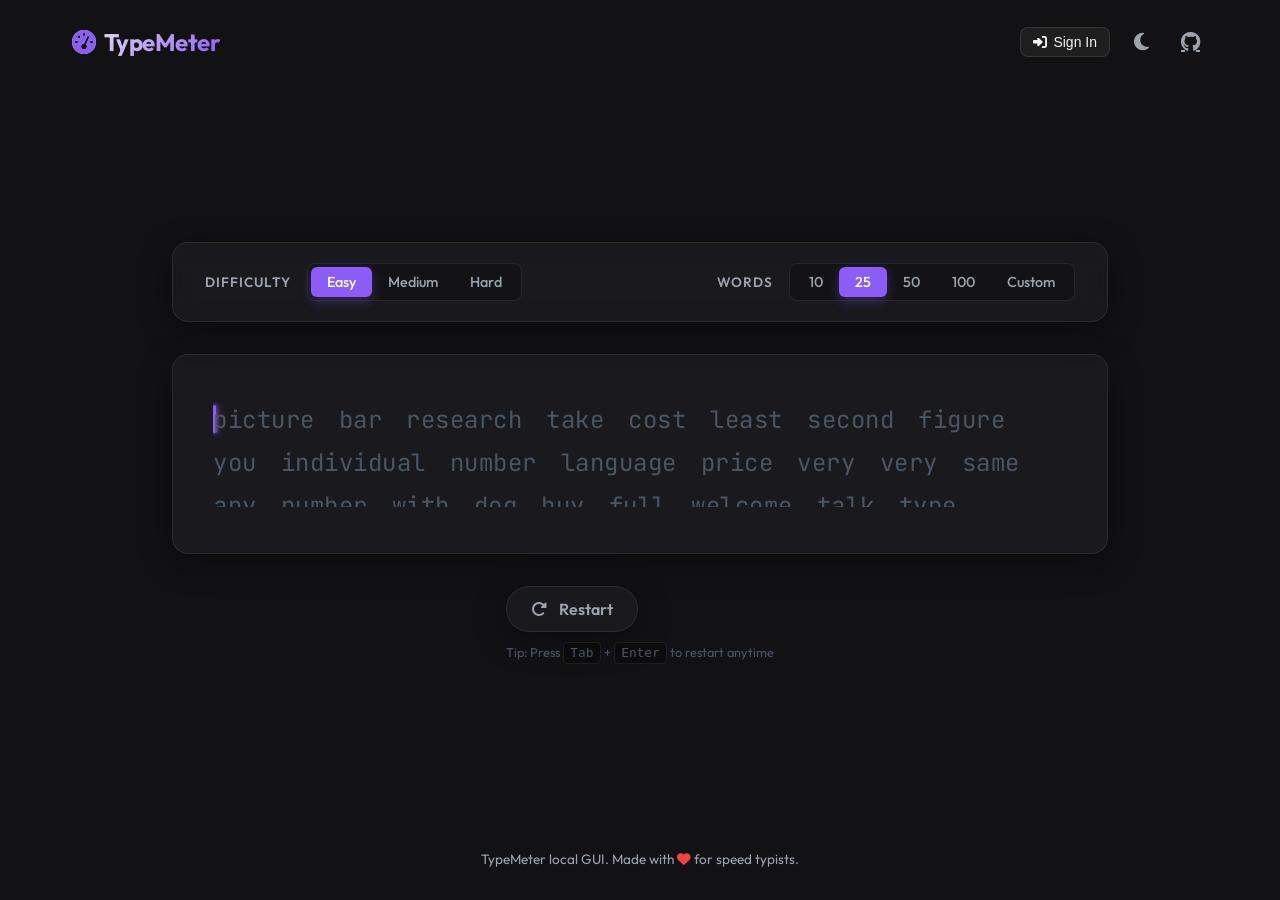
==== commit 10f1aa06: "Patched SignUp / LogIn Issue" ====
--- a/gui/index.html
+++ b/gui/index.html
@@ -16,14 +16,39 @@
             </a>
         </div>
         <div class="nav-controls">
-            <a href="history.html" id="history-nav-link" class="btn-nav" title="Session History & Personal Bests" style="display: inline-flex; align-items: center; gap: 6px; padding: 6px 12px; border-radius: 8px; text-decoration: none; color: var(--text-color); font-size: 14px; font-weight: 500; background: rgba(255,255,255,0.05); border: 1px solid rgba(255,255,255,0.1); transition: all 0.2s;">
-                <i class="fa-solid fa-clock-rotate-left"></i>
-                <span>History</span>
-            </a>
-            <button id="auth-btn" class="btn-icon" title="Sign In / Profile">
-                <i class="fa-solid fa-user"></i>
-                <span id="auth-username" style="display: none; margin-left: 6px; font-size: 14px; font-weight: 500;">Guest</span>
+            <!-- Logged out: Sign In button -->
+            <button id="auth-btn" class="btn-icon" title="Sign In / Register" style="padding: 6px 12px; border-radius: 8px; font-size: 14px; font-weight: 500; background: rgba(255,255,255,0.05); border: 1px solid rgba(255,255,255,0.1); color: var(--text-primary); cursor: pointer;">
+                <i class="fa-solid fa-right-to-bracket"></i>
+                <span id="auth-btn-label" style="margin-left: 6px;">Sign In</span>
             </button>
+
+            <!-- Logged in: Profile Menu Dropdown -->
+            <div id="profile-menu-container" class="profile-menu-container" style="display: none;">
+                <button id="profile-avatar-btn" class="profile-avatar-btn" title="User Profile Menu">
+                    <div id="profile-avatar-circle" class="avatar-circle">U</div>
+                    <span id="profile-display-name-nav">User</span>
+                    <i class="fa-solid fa-chevron-down" style="font-size: 10px; margin-left: 2px;"></i>
+                </button>
+
+                <div id="profile-dropdown" class="profile-dropdown" style="display: none;">
+                    <div class="dropdown-header">
+                        <div id="dropdown-display-name" class="dropdown-name">User Name</div>
+                        <div id="dropdown-email" class="dropdown-email">user@example.com</div>
+                    </div>
+                    <div class="dropdown-divider"></div>
+                    <a href="history.html" class="dropdown-item">
+                        <i class="fa-solid fa-clock-rotate-left"></i> Session History
+                    </a>
+                    <button id="dropdown-change-pass-btn" class="dropdown-item">
+                        <i class="fa-solid fa-key"></i> Change Password
+                    </button>
+                    <div class="dropdown-divider"></div>
+                    <button id="dropdown-logout-btn" class="dropdown-item danger">
+                        <i class="fa-solid fa-right-from-bracket"></i> Log Out
+                    </button>
+                </div>
+            </div>
+
             <button id="theme-toggle" class="btn-icon" title="Toggle Theme">
                 <i class="fa-solid fa-moon"></i>
             </button>
@@ -199,6 +224,20 @@
                     <input type="password" id="reset-password" required placeholder="Min 8 characters, 1 letter & 1 number">
                 </div>
                 <button type="submit" class="btn-restart" style="width: 100%; margin-top: 15px;">Update Password</button>
+            </form>
+
+            <!-- Change Password View (Logged In) -->
+            <form id="change-pass-form" class="auth-form" style="display: none;">
+                <p class="auth-description">Update your password for your account.</p>
+                <div class="form-group">
+                    <label for="change-curr-password">Current Password</label>
+                    <input type="password" id="change-curr-password" required placeholder="••••••••">
+                </div>
+                <div class="form-group">
+                    <label for="change-new-password">New Password</label>
+                    <input type="password" id="change-new-password" required placeholder="Min 8 characters, 1 letter & 1 number">
+                </div>
+                <button type="submit" class="btn-restart" style="width: 100%; margin-top: 15px;">Change Password</button>
             </form>
             
             <!-- Profile View -->
--- a/gui/style.css
+++ b/gui/style.css
@@ -760,3 +760,129 @@
     line-height: 1.4;
 }
 
+/* Profile Dropdown Menu */
+.profile-menu-container {
+    position: relative;
+    display: inline-block;
+}
+
+.profile-avatar-btn {
+    display: flex;
+    align-items: center;
+    gap: 8px;
+    background: rgba(255, 255, 255, 0.05);
+    border: 1px solid var(--card-border);
+    color: var(--text-primary);
+    padding: 6px 14px;
+    border-radius: 20px;
+    font-size: 14px;
+    font-weight: 500;
+    cursor: pointer;
+    transition: var(--transition);
+}
+
+.profile-avatar-btn:hover {
+    background: rgba(255, 255, 255, 0.1);
+    border-color: var(--accent);
+}
+
+.avatar-circle {
+    width: 24px;
+    height: 24px;
+    border-radius: 50%;
+    background: var(--accent);
+    color: #fff;
+    display: flex;
+    align-items: center;
+    justify-content: center;
+    font-weight: 700;
+    font-size: 12px;
+    text-transform: uppercase;
+}
+
+.profile-dropdown {
+    position: absolute;
+    top: calc(100% + 8px);
+    right: 0;
+    width: 230px;
+    background: #18181b;
+    border: 1px solid var(--card-border);
+    border-radius: 12px;
+    box-shadow: 0 10px 30px rgba(0, 0, 0, 0.5);
+    padding: 8px 0;
+    z-index: 1000;
+    backdrop-filter: blur(16px);
+}
+
+.dropdown-header {
+    padding: 10px 16px;
+}
+
+.dropdown-name {
+    font-weight: 600;
+    font-size: 14px;
+    color: var(--text-primary);
+    white-space: nowrap;
+    overflow: hidden;
+    text-overflow: ellipsis;
+}
+
+.dropdown-email {
+    font-size: 12px;
+    color: var(--text-secondary);
+    white-space: nowrap;
+    overflow: hidden;
+    text-overflow: ellipsis;
+    margin-top: 2px;
+}
+
+.dropdown-divider {
+    height: 1px;
+    background: var(--card-border);
+    margin: 6px 0;
+}
+
+.dropdown-item {
+    display: flex;
+    align-items: center;
+    gap: 10px;
+    width: 100%;
+    padding: 10px 16px;
+    background: none;
+    border: none;
+    color: var(--text-primary);
+    font-size: 13px;
+    font-weight: 500;
+    text-align: left;
+    text-decoration: none;
+    cursor: pointer;
+    transition: background 0.15s ease;
+}
+
+.dropdown-item i {
+    font-size: 14px;
+    color: var(--text-secondary);
+    width: 16px;
+}
+
+.dropdown-item:hover {
+    background: rgba(255, 255, 255, 0.08);
+}
+
+.dropdown-item.danger {
+    color: var(--incorrect);
+}
+
+.dropdown-item.danger i {
+    color: var(--incorrect);
+}
+
+.dropdown-item.disabled {
+    opacity: 0.4;
+    cursor: not-allowed;
+}
+
+.dropdown-item.disabled:hover {
+    background: none;
+}
+
